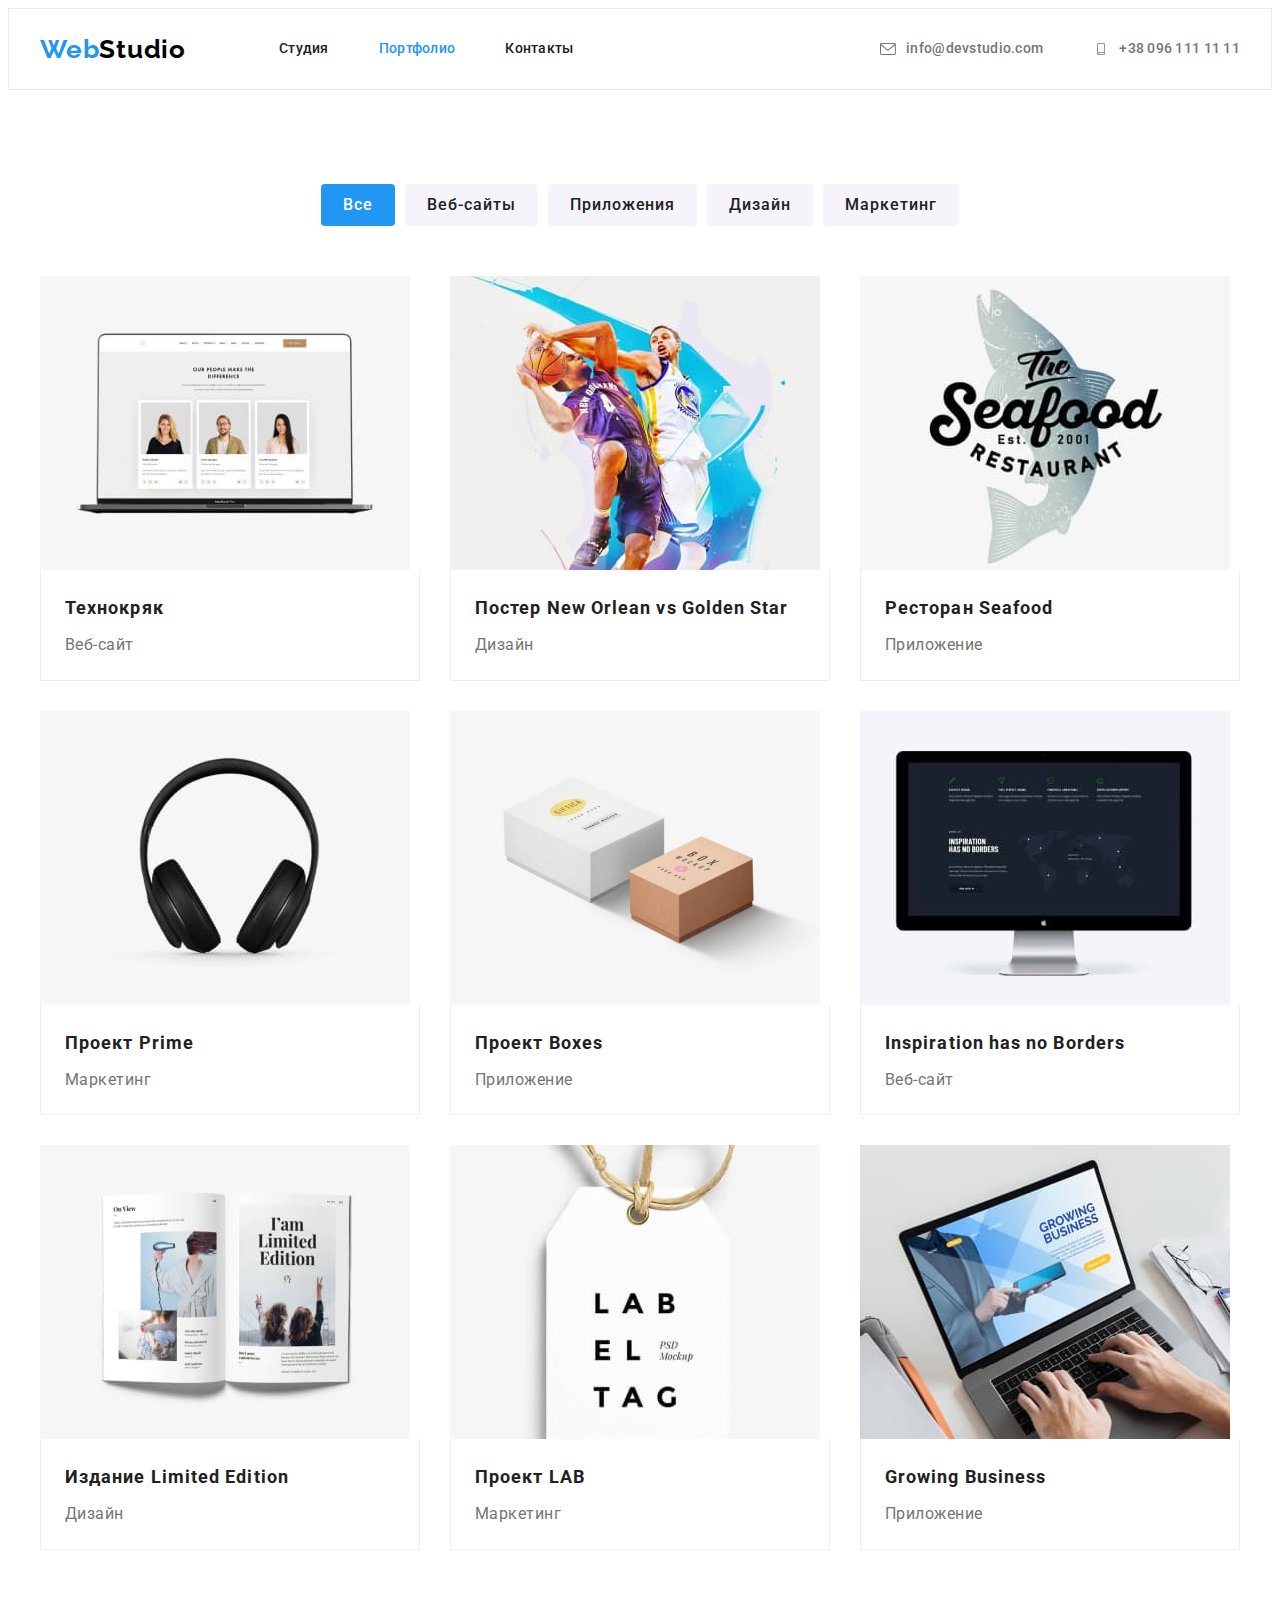
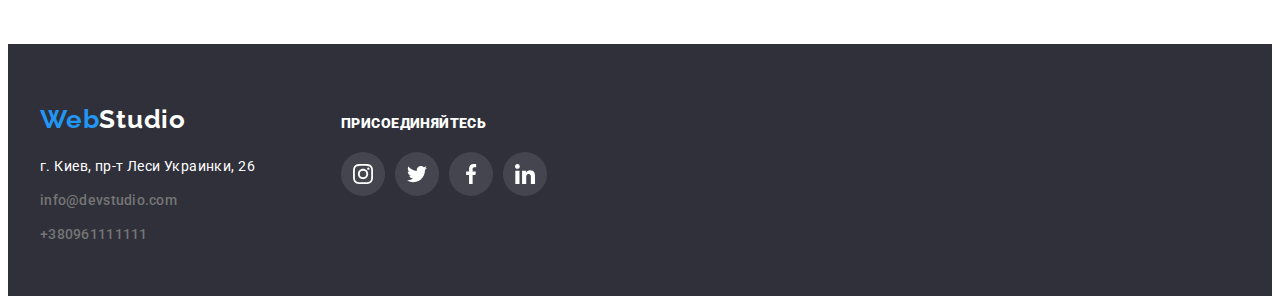
==== portfolio.html @ 286b9ddf "Initial commit" ====
<!DOCTYPE html>
<html lang="ru">

<head>
	<meta charset="UTF-8" />
	<meta http-equiv="X-UA-Compatible" content="IE=edge" />
	<meta name="viewport" content="width=device-width, initial-scale=1.0" />
	<title>Portpholio</title>
	<link rel="preconnect" href="https://fonts.googleapis.com" />
	<link rel="preconnect" href="https://fonts.gstatic.com" crossorigin />
	<link
		href="https://fonts.googleapis.com/css2?family=Raleway:wght@700&family=Roboto:wght@400;500;700;900&display=swap"
		rel="stylesheet" />

	<!-- normaliz styles start -->
	<link rel="stylesheet" href="https://cdnjs.cloudflare.com/ajax/libs/modern-normalize/1.1.0/modern-normalize.min.css"
		integrity="sha512-wpPYUAdjBVSE4KJnH1VR1HeZfpl1ub8YT/NKx4PuQ5NmX2tKuGu6U/JRp5y+Y8XG2tV+wKQpNHVUX03MfMFn9Q=="
		crossorigin="anonymous" referrerpolicy="no-referrer" />
	<!--normaliz styles end  -->
	<link rel="stylesheet" href="./css/styles.css" />
</head>

<body>
	<!-- header -->
	<header class="header">
		<div class="container header-container">
			<nav class="header-nav">
				<a class="logo link" href="./index.html">
					<span class="accent">Web</span>Studio</a>
				<ul class="header-list list">
					<li class="header-item"><a class="header-link link" href="./index.html">Студия</a></li>
					<li class="header-item"><a class="header-link link current" href="./portfolio.html">Портфолио</a>
					</li>
					<li class="item-contact header-item"><a class="header-link link" href="">Контакты</a></li>
				</ul>
			</nav>

			<ul class="contact-list list header-list">
				<li class="contact-item">
					<a class="header-contact link" href="mailto:info@devstudio.com"><svg class="contacts-header-icon"
							width="16" height="12">
							<use href="./images/icons-svg.svg#icon-envelope"></use>
						</svg>
						info@devstudio.com</a>
				</li>
				<li class="contact-item"><a class="header-contact link header-link-icon" href="tel:+380961111111"><svg
							class="contacts-header-icon" width="16" height="12">
							<use href="./images/icons-svg.svg#icon-smartphone"></use>
						</svg>
						+38 096 111 11 11</a>
				</li>
			</ul>
		</div>

	</header>
	<!-- main -->
	<main>

		<!-- section portfolio -->

		<section class="section">
			<div class="container">
				<h1 class="visually-hidden">Portfolio</h1>
				<ul class="list list-button">
					<li class="item-button"><button class="btn-portfolio active" type="button">Все</button></li>
					<li class="item-button"><button class="btn-portfolio" type="button">Веб-сайты</button></li>
					<li class="item-button"><button class="btn-portfolio" type="button">Приложения</button></li>
					<li class="item-button"><button class="btn-portfolio" type="button">Дизайн</button></li>
					<li class="item-button"><button class="btn-portfolio" type="button">Маркетинг</button></li>
				</ul>
				<ul class="list card-set list-portfolio">
					<li class="card-set-item">
						<a class="link card-set-link" href="">
							<img class="" src="./images/portfolio/img-1.jpg" alt="Технокряк" width="370" height="294" />
							<div class="wrapper">
								<h2 class="title-portfolio">Технокряк</h2>
								<p class="text-portfolio">Веб-сайт</p>
							</div>
						</a>
					</li>


					<li class="card-set-item">
						<a class="link card-set-link" href="">
							<img src="./images/portfolio/img-2.jpg" alt="Постер New Orlean vs Golden Star" width="370"
								height="294" />
							<div class="wrapper">
								<h2 class="title-portfolio">Постер New Orlean vs Golden Star</h2>
								<p class="text-portfolio">Дизайн</p>
							</div>
						</a>
					</li>


					<li class="card-set-item">
						<a class="link card-set-link" href="">
							<img src="./images/portfolio/img-3.jpg" alt="Ресторан Seafood" width="370" height="294" />
							<div class="wrapper">
								<h2 class="title-portfolio">Ресторан Seafood</h2>
								<p class="text-portfolio">Приложение</p>
							</div>
						</a>
					</li>


					<li class="card-set-item">
						<a class="link card-set-link" href="">
							<img src="./images/portfolio/img-4.jpg" alt="Проект Prime" width="370" height="294" />
							<div class="wrapper">
								<h2 class="title-portfolio">Проект Prime</h2>
								<p class="text-portfolio">Маркетинг</p>
							</div>
						</a>
					</li>


					<li class="card-set-item">
						<a class="link card-set-link" href="">
							<img src="./images/portfolio/img-5.jpg" alt="Проект Boxes" width="370" height="294" />
							<div class="wrapper">
								<h2 class="title-portfolio">Проект Boxes</h2>
								<p class="text-portfolio">Приложение</p>
							</div>
						</a>
					</li>


					<li class="card-set-item">
						<a class="link card-set-link" href="">
							<img src="./images/portfolio/img-6.jpg" alt="Inspiration has no Borders" width="370"
								height="294" />
							<div class="wrapper">
								<h2 class="title-portfolio">Inspiration has no Borders</h2>
								<p class="text-portfolio">Веб-сайт</p>
							</div>
						</a>
					</li>


					<li class="card-set-item">
						<a class="link card-set-link" href="">
							<img src="./images/portfolio/img-7.jpg" alt="Издание Limited Edition" width="370"
								height="294" />
							<div class="wrapper">
								<h2 class="title-portfolio">Издание Limited Edition</h2>
								<p class="text-portfolio">Дизайн</p>
							</div>
						</a>
					</li>


					<li class="card-set-item">
						<a class="link card-set-link" href="">
							<img src="./images/portfolio/img-8.jpg" alt="Проект LAB" width="370" height="294" />
							<div class="wrapper">
								<h2 class="title-portfolio">Проект LAB</h2>
								<p class="text-portfolio">Маркетинг</p>
							</div>
						</a>
					</li>


					<li class="card-set-item">
						<a class="link card-set-link" href="">
							<img src="./images/portfolio/img-9.jpg" alt="Growing Business" width="370" height="294" />
							<div class="wrapper">
								<h2 class="title-portfolio">Growing Business</h2>
								<p class="text-portfolio">Приложение</p>
							</div>
						</a>
					</li>
				</ul>
			</div>
		</section>
	</main>

	<footer class="footer-section">

		<div class="container footer-container">
			<div class="container-address-footer">
				<a class="logo link logo-footer" href="./index.html">
					<span class="accent">Web</span>Studio</a>
				<!-- адрес -->
				<address class="address">
					<ul class="list">
						<li class="footer-item">
							<a class="address-link link" href="https://goo.gl/maps/Wzsu8VRCmmaW63Lz9" target="_blank"
								rel="noopener noreferrer">
								г. Киев, пр-т Леси Украинки, 26
							</a>
						</li>
						<li class="contact-item footer-item">
							<a class="footer-contact link" href="mailto:info@devstudio.com">info@devstudio.com</a>
						</li>
						<li class="footer-item item-pad"><a class="footer-contact link"
								href="tel:+380961111111">+380961111111</a>
						</li>
					</ul>
				</address>
			</div>

			<div class="container-social-ikon">
				<h2 class="title-footer"><strong>присоединяйтесь</strong></h3>
					<ul class="list list-ikon-footer">
						<li class=" social-media-item"> <a href="" class="link link-ikon-footer"><svg width="20"
									height="20">
									<use href="./images/icons-svg.svg#icon-instagram"></use>
								</svg></a></li>
						<li class=" social-media-item"> <a href="" class="link link-ikon-footer"><svg width="20"
									height="20">
									<use href="./images/icons-svg.svg#icon-twitter"></use>
								</svg></a></li>
						<li class=" social-media-item"> <a href="" class="link link-ikon-footer"><svg width="20"
									height="20">
									<use href="./images/icons-svg.svg#icon-facebook"></use>
								</svg></a></li>
						<li class=" social-media-item"> <a href="" class="link link-ikon-footer"><svg width="20"
									height="20">
									<use href="./images/icons-svg.svg#icon-linkedin"></use>
								</svg></a></li>
					</ul>
			</div>
		</div>

	</footer>
</body>

</html>
---- css/styles.css ----
:root{
    --primary-text-color: #212121;
    --secondary-text-color: #757575;
    --primary-white-color: #FFFFFF;
    --accent-color: #2196F3;

    /* fonts */
    --main-font-famaly: Roboto, sans-serif;
    --second-font-famaly: Raleway, sans-serif;
}


/* reset */

h1,h2,h3,p{
    margin: 0;
}

img{
    display: block;
    max-width: 100%;
    height: auto;
}



body{
font-family: var(--main-font-famaly);
font-size: 14px;
line-height: 1.71;
letter-spacing: 0.03em;
background-color: var(--primary-white-color);

}

.container{
    width: 1200px;
    padding-left: 15px;
    padding-right: 15px;
    margin-left: auto;
    margin-right: auto;
}

.section{
    padding-top: 94px;
    padding-bottom: 94px;
}

/* header */

.logo{
font-family: var(--second-font-famaly);
font-weight: 700;
font-size: 26px;
line-height: 1.19;
letter-spacing: 0.03em;
color: #000000;
margin-right: 93px;
    }


/* comooon styles start */

.header{
border: 1px solid #ECECEC;
}

.link{
text-decoration: none;
}

.list{
    list-style: none;
    margin: 0;
    padding: 0;
}
/* header section */

.header-nav{
        display: flex;
            align-items: center;
            margin-right: auto;
}

   .header-container{
    display: flex;
    align-items: center;
   }
   
   .container-address{
    padding-top: 60px;
    padding-bottom: 60px;
   }

.header-list {
    display: flex;

}

.icon-header{
    margin-right: 10px;
}
    

.header-item:not(:last-child) {
    margin-right: 50px;
}



.contact-item:not(:last-child){
    margin-right: 50px;
}


.header-link,
.header-contact{
    display: flex;
    align-items: baseline;
    font-weight: 500;
    line-height: 1.14;
    letter-spacing: 0.02em;
    color: var(--primary-text-color);
            padding: 32px 0;
        
}

.header-contact{
color: var(--secondary-text-color);
}

.header-link:hover,
.header-link:focus,
.header-contact:hover,
.header-contact:focus,
.accent,
.current {
    color: var(--accent-color);
}

.header-link-ikon {
display: block;
    width: 16px;
    height: 12px;
    fill: #AFB1B8;

}

.header-link-ikon:hover,
.header-link-ikon:focus {
    fill: var(--accent-color)
   
}

.contacts-header-icon {
    fill: currentColor;

}

.contacts-header-icon{
    display: flex;
    margin-right: 10px;
    margin-top: auto;
    margin-bottom: auto;
}
   
  
   
  

/* hero section */

.hero{
background-color: #2F303A;
padding-top: 200px;
padding-bottom: 200px;
}

.hero-title{
font-weight: 900;
    font-size: 44px;
    line-height: 1.36;
    text-align: center;
    letter-spacing: 0.06em;
    text-transform: uppercase;
    color: #FFFFFF;
    margin-bottom: 30px;
    margin-left: auto;
    margin-right: auto;
    width: 696px;
   
}

.btn{
display: block;
font-family: inherit;    
font-weight: 700;
font-size: 16px;
line-height: 1.87;
letter-spacing: 0.06em;
cursor: pointer;
background-color: transparent;
border: none;
color: var(--primary-white-color);
background-color: var(--accent-color);
box-shadow: 0px 4px 4px rgba(0, 0, 0, 0.15);
border-radius: 4px;
padding: 10px 32px;
margin-left: auto;
margin-right: auto;
}
.btn:hover,
.btn:focus {
 background-color: var(--accent-color);
 color: var(--primary-white-color);

}

.overlay {
    max-width: 1600px;
    margin-left: auto;
    margin-right: auto;
    background-repeat: no-repeat;
    background-size: cover;
    background-position: center;
    background-image: linear-gradient(to right,
            rgba(47, 48, 58, 0.4),
            rgba(47, 48, 58, 0.4)),
        url(../images/overlay/Img.jpg)
}

/* icon work start */
.item-icon::before {
    display: inline-block;
    content: "";
    height: 120px;
    width: 270px;
    border-radius: 4px;
    background: #F5F4FA;
    margin-bottom: 30px;
}

.icon-antenna::before {
    background-image: url(../images/logo/antenna.svg);
    background-repeat: no-repeat;
    background-position: center;
}

.icon-clock::before {
    background-image: url(../images/logo/clock.svg);
    background-repeat: no-repeat;
    background-position: center;
}

.icon-diagram::before {
    background-image: url(../images/logo/diagram.svg);
    background-repeat: no-repeat;
    background-position: center;
}

.icon-astronaut::before {
    background-image: url(../images/logo/astronaut.svg);
    background-repeat: no-repeat;
    background-position: center;
}

/* icon work end */

/* section work */

.container-work{
    padding-top: 94px;
    padding-bottom: 94px;
}


.item-work{
width: 270px;
}
       
.list-work{
display: flex;
align-items: center;
justify-content: space-between;
}

.title-list{
        font-size: 14px;
        line-height: 1.14;
        text-transform: uppercase;
        margin-bottom: 10px;
}

.text-work{
line-height: 1.71;
color: var(--secondary-text-color);
}

/* section about */
 
.section-about{
    padding-top: 0px;
}

.list-about{
    display: flex;
    align-items: center;
    justify-content: space-between;
}

.title-section{

        font-size: 36px;
        line-height: 1.16;
        text-align: center;
        margin-bottom: 50px;
        margin-bottom: 50px;
}

/* section team */

.section-team{
    background-color: #F5F4FA;
}

.list-team{
    display: flex;
    align-items: center;
    justify-content: space-between;
}

.item-team{
    box-shadow: 0px 1px 3px rgba(0, 0, 0, 0.12), 0px 1px 1px rgba(0, 0, 0, 0.14), 0px 2px 1px rgba(0, 0, 0, 0.2);
    border-radius: 0px 0px 4px 4px;
    background-color: #FFFFFF;
}

.title-name{
    font-weight: 500;
        font-size: 16px;
        line-height: 1.18;
        text-align: center;
        margin-bottom: 10px;
}



.profession{
        font-size: 16px;
        line-height: 1.18;
        text-align: center;
        margin-bottom: 16px;
        color: var(--secondary-text-color);
}

.box-team{
    padding-top: 30px;
    padding-bottom: 30px;
}

/* ikon team */


.social-media-item:not(:last-child){
    margin-right: 10px;
    
}

.social-media-link{
    display: flex;
    align-items: center;
    justify-content: center;
    width: 44px;
    height: 44px;
    fill: #AFB1B8;
    border-radius: 50%;
    background-color: #FFFFFF;
}

.social-media-link:hover,
.social-media-link:focus {
fill: #FFFFFF;
background-color: #2196F3;
}

.socil-media-icon{
    fill: currentColor;

}

/* our clients */

.title-clients{
    font-weight: 700;
        font-size: 36px;
        line-height: 1.16px;
        text-align: center;
        letter-spacing: 0.03em;
        color: #212121;
        margin-bottom: 50px;
}

.our-clients {
    display: flex;
    justify-content: center;
}

.social-media{
    display: flex;
    justify-content: center;
}

.clients-item:not(:last-child) {
    margin-right: 30px;

}

.clients-link {
    display: flex;
    align-items: center;
    justify-content: center;
    width: 170px;
    height: 92px;
    fill: #AFB1B8;
    border: 1px solid #AFB1B8;
    border-radius: 4px;
}

.clients-link:hover,
.clients-link:focus {
    fill: #2196F3;
    border: 1px solid #2196F3;
}

.clients-icon {
    fill: currentColor;

}


/* footer-section */



.footer-section{
background-color: #2F303A;
padding-top: 60px;
padding-bottom: 60px;
}
   
.footer-container{
    display: flex;
    align-items: baseline;

}

.logo-white{
    color: var(--primary-white-color);
}

.logo-footer{
    display: block;
    margin-right: 0px;
    margin-bottom: 20px;
}

    
.address{
    font-style: normal;
    width: 231px;
        height: 81px;
}


.footer-item:not(:last-child){
margin-bottom: 10px;
margin-left: 0;
}

.item-pad{
    margin-left: 0;
}


.footer-contact {
    font-weight: 500;
    line-height: 1.14;
    letter-spacing: 0.02em;
    color: var(--primary-text-color);
}

.footer-contact {
    color: var(--secondary-text-color);
}

.footer-contact:hover,
.footer-contact:focus,
.accent,
.current {
    color: var(--accent-color);
}

/* footer social ikon */

.title-footer {

    font-weight: 700;
    font-size: 14px;
    line-height: 1.14;
    letter-spacing: 0.03em;
    text-transform: uppercase;
    color: var(--primary-white-color);

    margin-bottom: 20px;
}

.container-address-footer {
    display: inline-block;
}

.container-social-ikon {
    display: inline-block;
    width: 206px;
    margin-left: 70px;

}

.social-media-item:not(:last-child) {
    margin-right: 10px;

}

.list-ikon-footer {
    display: flex;

}

.link-ikon-footer {
    display: flex;
    align-items: center;
    justify-content: center;
    width: 44px;
    height: 44px;
    fill: var(--primary-white-color);
    border-radius: 50%;
    background-color: rgba(255, 255, 255, 0.1);
}

.link-ikon-footer:hover,
.link-ikon-footer:focus {
    fill: #FFFFFF;
    background-color: #2196F3;
}

.socil-media-icon {
    fill: currentColor;

}


/* section portfolio */

.list-button{
    display: flex;
    margin-bottom: 50px;
    justify-content: center   
}

.item-button:not(:last-child){
margin-right: 10px;
}

.card-set{
    display: flex;
    flex-wrap: wrap;
    margin: -15px;
} 
.card-set-item
{
    flex-basis: calc((100% - 30px * 3) / 3);
    margin: 15px;  
}

.card-set-item:hover,
.card-set-item:focus{
box-shadow: 0px 1px 1px rgba(0, 0, 0, 0.12), 0px 4px 4px rgba(0, 0, 0, 0.06), 1px 4px 6px rgba(0, 0, 0, 0.16);
} 


.card-set-link:hover,
.card-set-link:focus{

box-shadow: 0px 1px 1px rgba(0, 0, 0, 0.12), 0px 4px 4px rgba(0, 0, 0, 0.06), 1px 4px 6px rgba(0, 0, 0, 0.16);

}

.wrapper{
    border: 1px solid #EEEEEE;
    border-top: none;
    padding: 20px 24px;
   
}

.btn-portfolio{
    font-family: inherit;
    font-weight: 500;
    font-size: 16px;
    line-height: 1.87;
     padding: 6px 22px;
     border-radius: 4px;
     letter-spacing: 0.06em;
     cursor: pointer;
     background-color: transparent;
     border: none;
     color: var(--primary-text-color);
     background-color: #F5F4FA;
}

.btn-portfolio:hover,
.btn-portfolio:focus{
    background-color: var(--accent-color);
    color: var(--primary-white-color);
    box-shadow: 0px 3px 1px rgba(0, 0, 0, 0.1), 0px 1px 2px rgba(0, 0, 0, 0.08), 0px 2px 2px rgba(0, 0, 0, 0.12);
}

.title-portfolio{
        font-size: 18px;
        line-height: 2;
        letter-spacing: 0.06em;
        margin-bottom: 5px;
    
        color: #212121;
}

.text-portfolio{
        font-size: 16px;
        line-height: 1.8;
        letter-spacing: 0.03em;
        color: var(--secondary-text-color)
}

.address{
font-style: normal;
}

.address-link{
    color: var(--primary-white-color);
}

.footer-address {
    font-size: 14px;
    line-height: 1.7;
    color: var(--primary-white-color);
}

.footer-section .logo{
color: var(--primary-white-color);
}

.footer-section .header-contact{
    font-weight: 400;
    color: rgba(255, 255, 255, 0.6);
}


.btn-portfolio.active{
    background-color: var(--accent-color);
    color: var(--primary-white-color);
}
.visually-hidden {
    position: absolute;
    width: 1px;
    height: 1px;
    margin: -1px;
    border: 0;
    padding: 0;

    white-space: nowrap;
    clip-path: inset(100%);
    clip: rect(0 0 0 0);
    overflow: hidden;
}
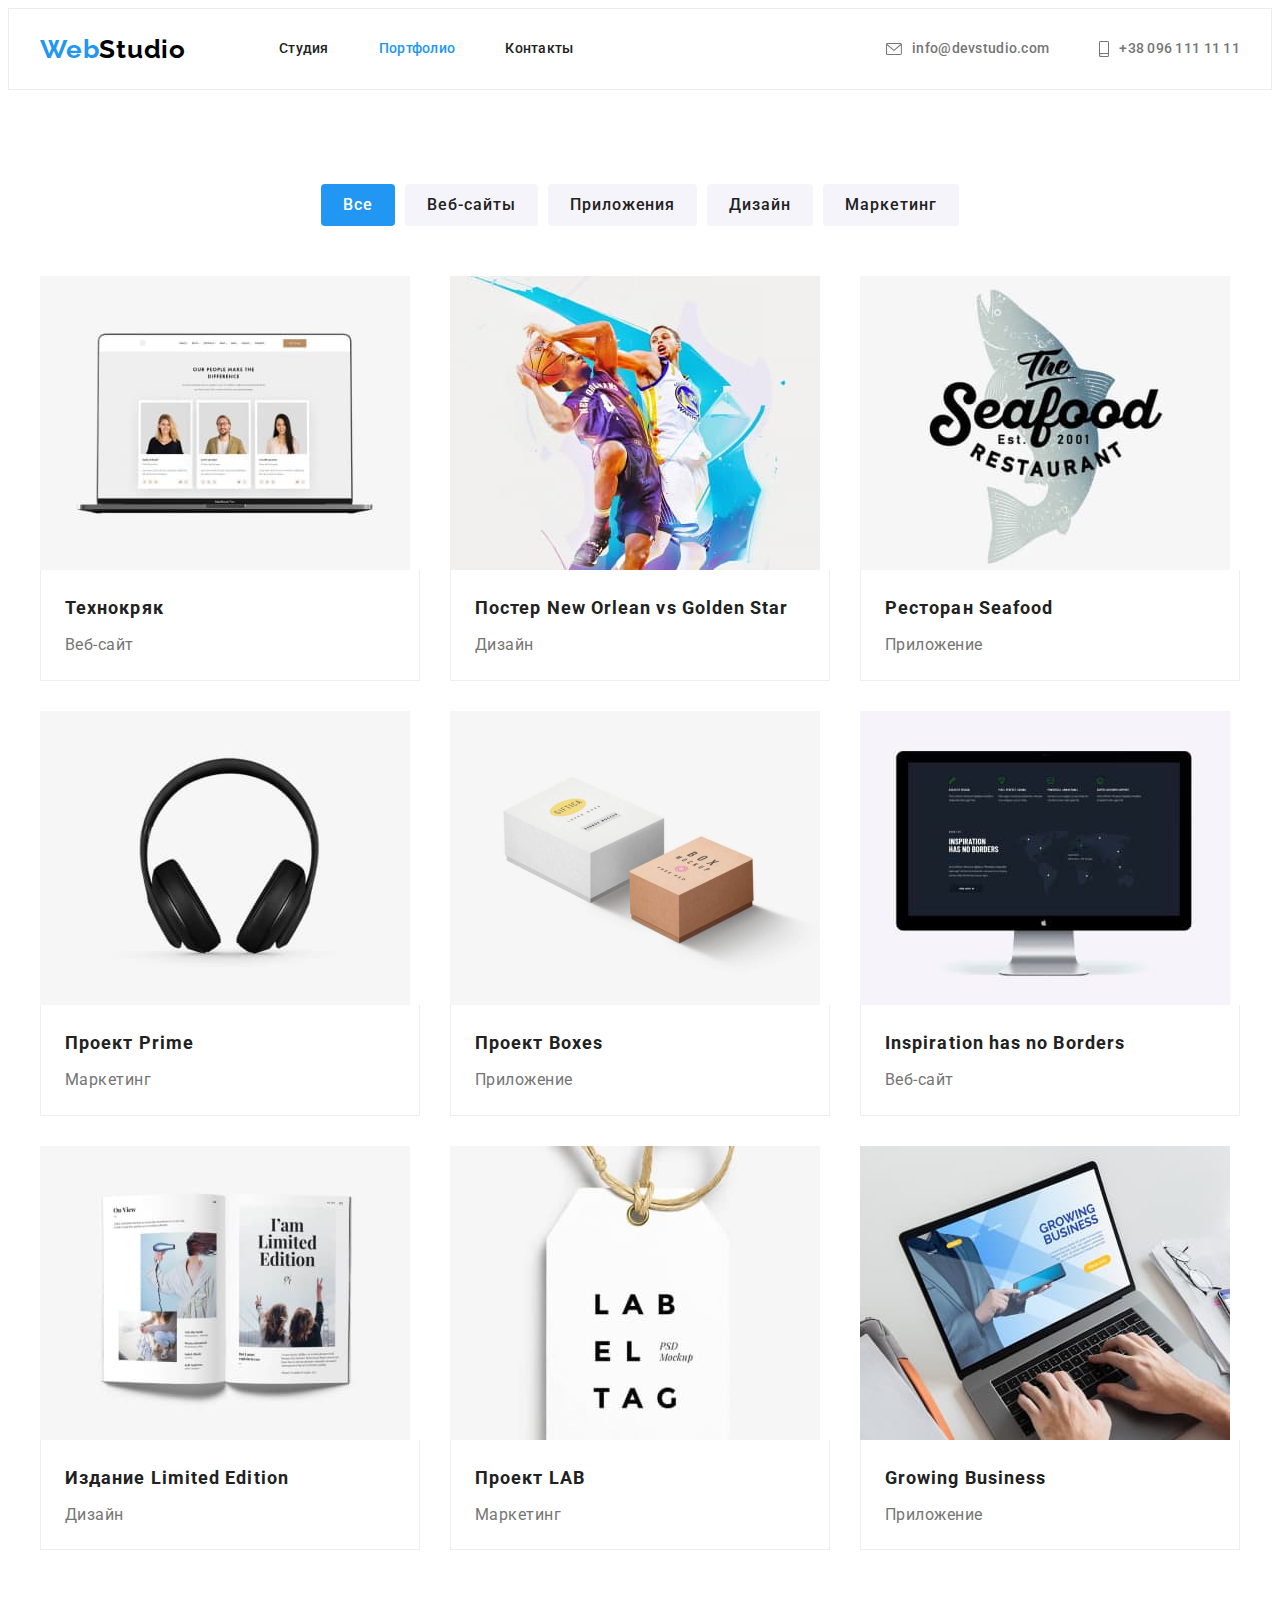
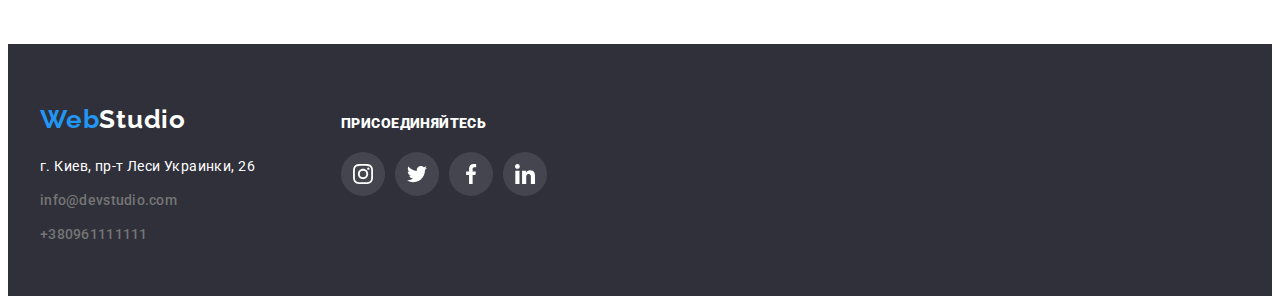
==== commit 90b10d26: "homework-5" ====
--- a/portfolio.html
+++ b/portfolio.html
@@ -35,6 +35,7 @@
 				</ul>
 			</nav>
 
+
 			<ul class="contact-list list header-list">
 				<li class="contact-item">
 					<a class="header-contact link" href="mailto:info@devstudio.com"><svg class="contacts-header-icon"
@@ -44,14 +45,13 @@
 						info@devstudio.com</a>
 				</li>
 				<li class="contact-item"><a class="header-contact link header-link-icon" href="tel:+380961111111"><svg
-							class="contacts-header-icon" width="16" height="12">
+							class="contacts-header-icon" width="10" height="16">
 							<use href="./images/icons-svg.svg#icon-smartphone"></use>
 						</svg>
 						+38 096 111 11 11</a>
 				</li>
 			</ul>
 		</div>
-
 	</header>
 	<!-- main -->
 	<main>
@@ -71,19 +71,39 @@
 				<ul class="list card-set list-portfolio">
 					<li class="card-set-item">
 						<a class="link card-set-link" href="">
-							<img class="" src="./images/portfolio/img-1.jpg" alt="Технокряк" width="370" height="294" />
+							<div class="portfolio-thumb">
+								<img src="./images/portfolio/img-1.jpg" alt="Технокряк" width="370" height="294" />
+								<div class="portfolio-overlay">
+									<p class="portfolio-descr">Ресурс предлагает комплексные предложения с разным
+										уровнем
+										функционала и сервисов. Все это позволит посетителю получить
+										исчерпывающие сведения о компании или частном лице.</p>
+								</div>
+							</div>
+
+
 							<div class="wrapper">
 								<h2 class="title-portfolio">Технокряк</h2>
 								<p class="text-portfolio">Веб-сайт</p>
 							</div>
 						</a>
-					</li>
-
-
-					<li class="card-set-item">
-						<a class="link card-set-link" href="">
-							<img src="./images/portfolio/img-2.jpg" alt="Постер New Orlean vs Golden Star" width="370"
-								height="294" />
+
+					</li>
+
+
+					<li class="card-set-item">
+						<a class="link card-set-link" href="">
+							<div class="portfolio-thumb">
+								<img src="./images/portfolio/img-2.jpg" alt="Постер New Orlean vs Golden Star"
+									width="370" height="294" />
+								<div class="portfolio-overlay">
+									<p class="portfolio-descr">Ресурс предлагает комплексные предложения с разным
+										уровнем
+										функционала и сервисов. Все это позволит посетителю получить
+										исчерпывающие сведения о компании или частном лице.</p>
+								</div>
+							</div>
+
 							<div class="wrapper">
 								<h2 class="title-portfolio">Постер New Orlean vs Golden Star</h2>
 								<p class="text-portfolio">Дизайн</p>
@@ -94,7 +114,17 @@
 
 					<li class="card-set-item">
 						<a class="link card-set-link" href="">
-							<img src="./images/portfolio/img-3.jpg" alt="Ресторан Seafood" width="370" height="294" />
+							<div class="portfolio-thumb">
+								<img src="./images/portfolio/img-3.jpg" alt="Ресторан Seafood" width="370"
+									height="294" />
+								<div class="portfolio-overlay">
+									<p class="portfolio-descr">Ресурс предлагает комплексные предложения с разным
+										уровнем
+										функционала и сервисов. Все это позволит посетителю получить
+										исчерпывающие сведения о компании или частном лице.</p>
+								</div>
+							</div>
+
 							<div class="wrapper">
 								<h2 class="title-portfolio">Ресторан Seafood</h2>
 								<p class="text-portfolio">Приложение</p>
@@ -105,7 +135,16 @@
 
 					<li class="card-set-item">
 						<a class="link card-set-link" href="">
-							<img src="./images/portfolio/img-4.jpg" alt="Проект Prime" width="370" height="294" />
+							<div class="portfolio-thumb">
+								<img src="./images/portfolio/img-4.jpg" alt="Проект Prime" width="370" height="294" />
+								<div class="portfolio-overlay">
+									<p class="portfolio-descr">Ресурс предлагает комплексные предложения с разным
+										уровнем
+										функционала и сервисов. Все это позволит посетителю получить
+										исчерпывающие сведения о компании или частном лице.</p>
+								</div>
+							</div>
+
 							<div class="wrapper">
 								<h2 class="title-portfolio">Проект Prime</h2>
 								<p class="text-portfolio">Маркетинг</p>
@@ -116,7 +155,16 @@
 
 					<li class="card-set-item">
 						<a class="link card-set-link" href="">
-							<img src="./images/portfolio/img-5.jpg" alt="Проект Boxes" width="370" height="294" />
+							<div class="portfolio-thumb">
+								<img src="./images/portfolio/img-5.jpg" alt="Проект Boxes" width="370" height="294" />
+								<div class="portfolio-overlay">
+									<p class="portfolio-descr">Ресурс предлагает комплексные предложения с разным
+										уровнем
+										функционала и сервисов. Все это позволит посетителю получить
+										исчерпывающие сведения о компании или частном лице.</p>
+								</div>
+							</div>
+
 							<div class="wrapper">
 								<h2 class="title-portfolio">Проект Boxes</h2>
 								<p class="text-portfolio">Приложение</p>
@@ -127,8 +175,17 @@
 
 					<li class="card-set-item">
 						<a class="link card-set-link" href="">
-							<img src="./images/portfolio/img-6.jpg" alt="Inspiration has no Borders" width="370"
-								height="294" />
+							<div class="portfolio-thumb">
+								<img src="./images/portfolio/img-6.jpg" alt="Inspiration has no Borders" width="370"
+									height="294" />
+								<div class="portfolio-overlay">
+									<p class="portfolio-descr">Ресурс предлагает комплексные предложения с разным
+										уровнем
+										функционала и сервисов. Все это позволит посетителю получить
+										исчерпывающие сведения о компании или частном лице.</p>
+								</div>
+							</div>
+
 							<div class="wrapper">
 								<h2 class="title-portfolio">Inspiration has no Borders</h2>
 								<p class="text-portfolio">Веб-сайт</p>
@@ -139,8 +196,17 @@
 
 					<li class="card-set-item">
 						<a class="link card-set-link" href="">
-							<img src="./images/portfolio/img-7.jpg" alt="Издание Limited Edition" width="370"
-								height="294" />
+							<div class="portfolio-thumb">
+								<img src="./images/portfolio/img-7.jpg" alt="Издание Limited Edition" width="370"
+									height="294" />
+								<div class="portfolio-overlay">
+									<p class="portfolio-descr">Ресурс предлагает комплексные предложения с разным
+										уровнем
+										функционала и сервисов. Все это позволит посетителю получить
+										исчерпывающие сведения о компании или частном лице.</p>
+								</div>
+							</div>
+
 							<div class="wrapper">
 								<h2 class="title-portfolio">Издание Limited Edition</h2>
 								<p class="text-portfolio">Дизайн</p>
@@ -151,8 +217,18 @@
 
 					<li class="card-set-item">
 						<a class="link card-set-link" href="">
-							<img src="./images/portfolio/img-8.jpg" alt="Проект LAB" width="370" height="294" />
-							<div class="wrapper">
+							<div class="portfolio-thumb">
+								<img src="./images/portfolio/img-8.jpg" alt="Проект LAB" width="370" height="294" />
+								<div class="portfolio-overlay">
+									<p class="portfolio-descr">Ресурс предлагает комплексные предложения с разным
+										уровнем
+										функционала и сервисов. Все это позволит посетителю получить
+										исчерпывающие сведения о компании или частном лице.</p>
+								</div>
+							</div>
+
+							<div class="wrapper">
+
 								<h2 class="title-portfolio">Проект LAB</h2>
 								<p class="text-portfolio">Маркетинг</p>
 							</div>
@@ -162,7 +238,17 @@
 
 					<li class="card-set-item">
 						<a class="link card-set-link" href="">
-							<img src="./images/portfolio/img-9.jpg" alt="Growing Business" width="370" height="294" />
+							<div class="portfolio-thumb">
+								<img src="./images/portfolio/img-9.jpg" alt="Growing Business" width="370"
+									height="294" />
+								<div class="portfolio-overlay">
+									<p class="portfolio-descr">Ресурс предлагает комплексные предложения с разным
+										уровнем
+										функционала и сервисов. Все это позволит посетителю получить
+										исчерпывающие сведения о компании или частном лице.</p>
+								</div>
+							</div>
+
 							<div class="wrapper">
 								<h2 class="title-portfolio">Growing Business</h2>
 								<p class="text-portfolio">Приложение</p>
--- a/css/styles.css
+++ b/css/styles.css
@@ -31,6 +31,10 @@
 letter-spacing: 0.03em;
 background-color: var(--primary-white-color);
 
+}
+
+.no-scroll{
+    overflow: hidden;
 }
 
 .container{
@@ -122,11 +126,20 @@
     letter-spacing: 0.02em;
     color: var(--primary-text-color);
             padding: 32px 0;
+
+ transition-property: background-color, color;
+transition-duration: 250ms;
+transition-timing-function: cubic-bezier(0.4, 0, 0.2, 1);
+            
         
 }
 
 .header-contact{
 color: var(--secondary-text-color);
+
+            transition-property: background-color, color;
+                transition-duration: 250ms;
+                transition-timing-function: cubic-bezier(0.4, 0, 0.2, 1);
 }
 
 .header-link:hover,
@@ -144,12 +157,35 @@
     height: 12px;
     fill: #AFB1B8;
 
+                transition-property: background-color, color;
+                    transition-duration: 250ms;
+                    transition-timing-function: cubic-bezier(0.4, 0, 0.2, 1);
+
 }
 
 .header-link-ikon:hover,
 .header-link-ikon:focus {
     fill: var(--accent-color)
    
+}
+
+.menu-link{
+    position: relative;
+}
+
+
+.menu-link::after {
+    content: "";
+
+    position: absolute;
+    bottom: 0;
+    left: 0;
+    display: inline-block;
+    width: 100%;
+    height: 4px;
+    background-color: var(--accent-color);
+
+
 }
 
 .contacts-header-icon {
@@ -208,10 +244,13 @@
 padding: 10px 32px;
 margin-left: auto;
 margin-right: auto;
+transition-property: background-color, color;
+transition-duration: 250ms;
+transition-timing-function: cubic-bezier(0.4, 0, 0.2, 1);
 }
 .btn:hover,
 .btn:focus {
- background-color: var(--accent-color);
+ background-color:var(--accent-color);
  color: var(--primary-white-color);
 
 }
@@ -230,6 +269,7 @@
 }
 
 /* icon work start */
+
 .item-icon::before {
     display: inline-block;
     content: "";
@@ -317,6 +357,35 @@
         margin-bottom: 50px;
 }
 
+ /* overlay about */
+
+ .about-thumb{
+    position: relative;
+ }
+
+ .about-overlay{
+    position: absolute;
+    z-index: 1;
+    bottom: 0%;
+    left: 0%;
+    width: 100%;
+    padding-top: 27px;
+    padding-bottom: 27px;
+ background-color: rgba(47, 48, 58, 0.8);
+ 
+ }
+
+ .about-descr{
+    font-weight: 700;
+        font-size: 14px;
+        line-height: 1.14px;
+        text-align: center;
+        text-transform: uppercase;
+    
+        color: #FFFFFF;
+ }
+
+
 /* section team */
 
 .section-team{
@@ -375,6 +444,10 @@
     fill: #AFB1B8;
     border-radius: 50%;
     background-color: #FFFFFF;
+
+                transition-property: background-color, color;
+                    transition-duration: 250ms;
+                    transition-timing-function: cubic-bezier(0.4, 0, 0.2, 1);
 }
 
 .social-media-link:hover,
@@ -424,6 +497,10 @@
     fill: #AFB1B8;
     border: 1px solid #AFB1B8;
     border-radius: 4px;
+
+    transition-property: background-color, color;
+        transition-duration: 250ms;
+        transition-timing-function: cubic-bezier(0.4, 0, 0.2, 1);
 }
 
 .clients-link:hover,
@@ -487,10 +564,18 @@
     line-height: 1.14;
     letter-spacing: 0.02em;
     color: var(--primary-text-color);
+
+    transition-property: background-color, color;
+        transition-duration: 250ms;
+        transition-timing-function: cubic-bezier(0.4, 0, 0.2, 1);
 }
 
 .footer-contact {
     color: var(--secondary-text-color);
+
+    transition-property: background-color, color;
+        transition-duration: 250ms;
+        transition-timing-function: cubic-bezier(0.4, 0, 0.2, 1);
 }
 
 .footer-contact:hover,
@@ -544,6 +629,10 @@
     fill: var(--primary-white-color);
     border-radius: 50%;
     background-color: rgba(255, 255, 255, 0.1);
+
+    transition-property: background-color, color;
+        transition-duration: 250ms;
+        transition-timing-function: cubic-bezier(0.4, 0, 0.2, 1);
 }
 
 .link-ikon-footer:hover,
@@ -572,27 +661,29 @@
 
 .card-set{
     display: flex;
-    flex-wrap: wrap;
-    margin: -15px;
-} 
+        flex-wrap: wrap;
+        margin: -15px;
+    }
+
 .card-set-item
 {
+
     flex-basis: calc((100% - 30px * 3) / 3);
-    margin: 15px;  
-}
+    margin: 15px;
+    
+    transition-property: background-color, color;
+        transition-duration: 250ms;
+        transition-timing-function: cubic-bezier(0.4, 0, 0.2, 1);
+}
+
 
 .card-set-item:hover,
-.card-set-item:focus{
+.card-set-item:focus
+
+{
 box-shadow: 0px 1px 1px rgba(0, 0, 0, 0.12), 0px 4px 4px rgba(0, 0, 0, 0.06), 1px 4px 6px rgba(0, 0, 0, 0.16);
-} 
-
-
-.card-set-link:hover,
-.card-set-link:focus{
-
-box-shadow: 0px 1px 1px rgba(0, 0, 0, 0.12), 0px 4px 4px rgba(0, 0, 0, 0.06), 1px 4px 6px rgba(0, 0, 0, 0.16);
-
-}
+}  
+
 
 .wrapper{
     border: 1px solid #EEEEEE;
@@ -600,6 +691,48 @@
     padding: 20px 24px;
    
 }
+
+/* overlay portfolio start */
+
+
+.portfolio-thumb{
+position: relative;
+overflow: hidden;
+}
+
+.portfolio-overlay{
+position: absolute;
+top: 0;
+left: 0;
+transform: translateY(100%);
+transition-property: background-color, transform;
+transition-duration: 250ms;
+transition-timing-function: cubic-bezier(0.4, 0, 0.2, 1);
+display: flex;
+align-items: center;
+justify-content: center;
+
+    padding: 63px 24px;
+backdrop-filter: blur(2px);
+background-color: rgba(33, 150, 243, 0.9);
+
+
+}
+
+.card-set-item:hover .portfolio-overlay{
+    transform: translateY(0%);
+}
+
+.portfolio-descr{
+    font-size: 18px;
+    line-height: 1.56;
+    letter-spacing: 0.03em;
+    
+     color: #FFFFFF;
+    
+}
+
+/* overlay portfolio end */
 
 .btn-portfolio{
     font-family: inherit;
@@ -614,6 +747,10 @@
      border: none;
      color: var(--primary-text-color);
      background-color: #F5F4FA;
+
+    transition-property: background-color, color;
+    transition-duration: 250ms;
+    transition-timing-function: cubic-bezier(0.4, 0, 0.2, 1);
 }
 
 .btn-portfolio:hover,
@@ -681,5 +818,61 @@
     overflow: hidden;
 }
 
-
-
+/* modal start */
+
+.backdrop{
+    position: fixed;
+    top: 0;
+    left: 0;
+    width: 100%;
+    height: 100%;
+    background-color: rgba(0, 0, 0, 0.2);
+
+    opacity: 1;
+    visibility: visible;
+    pointer-events: initial;
+ 
+    transition: opacity 250ms linear, transform  ease-in-out;
+    transition: visibility 250ms linear, transform  ease-in-out;
+
+}
+
+.backdrop.is-hidden{
+opacity: 0;
+pointer-events: none;
+}
+
+.modal{
+    width: 528px; 
+    height: 581px;
+    background-color: #FFFFFF;
+    box-shadow: 0px 1px 3px rgba(0, 0, 0, 0.12), 0px 1px 1px rgba(0, 0, 0, 0.14), 0px 2px 1px rgba(0, 0, 0, 0.2);
+        border-radius: 4px; 
+        position: absolute;
+        z-index: 100;
+        top: 50%;
+        left: 50%;
+        transform: translate(-50%,-50%);
+}
+
+.modal-close-btn{
+    position: absolute;
+    top: 0;
+    right: 0;
+    width: 30px;
+    height: 30px;
+    padding: 0px;
+
+    display: flex;
+    align-items: center;
+    justify-content: center;
+
+    border-color: rgba(0, 0, 0, 0.1);
+    border-radius: 50%; 
+    background-color: #FFFFFF;
+    cursor: pointer;
+   
+}
+
+/* modal end */
+
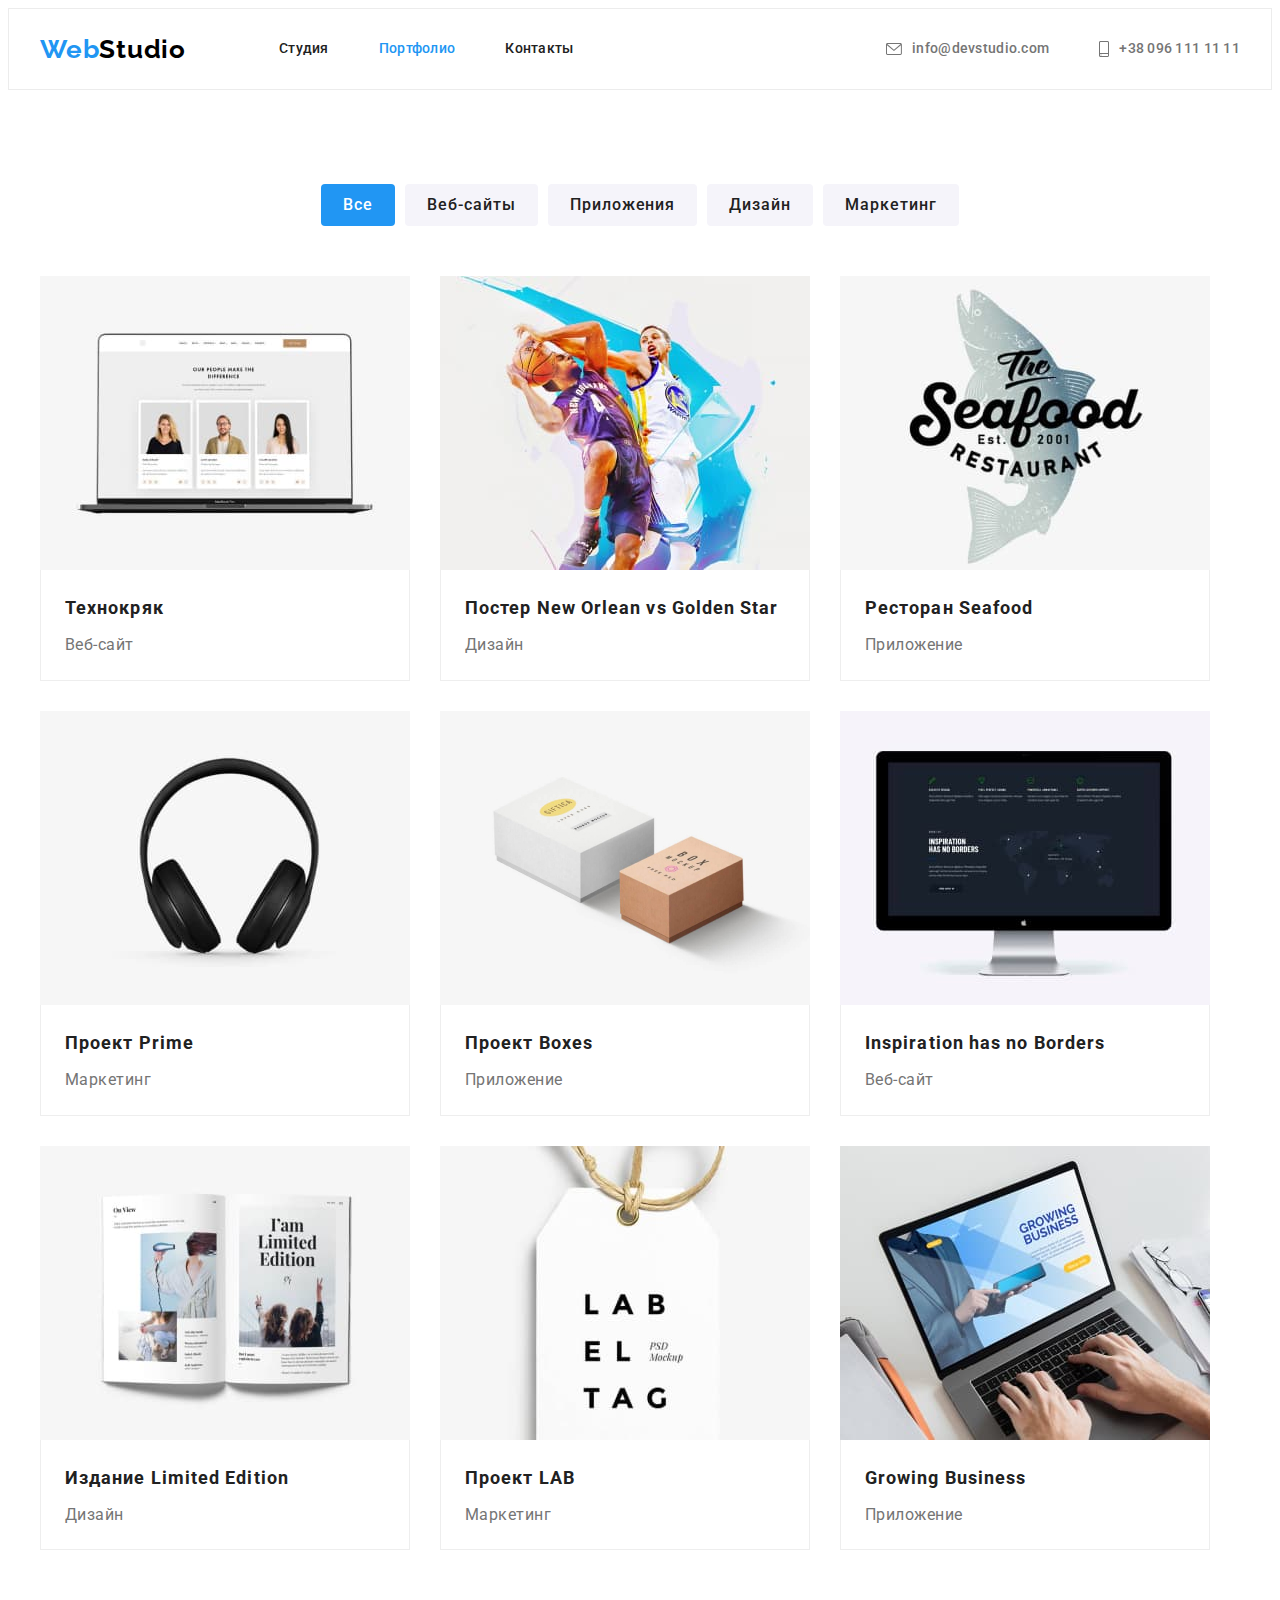
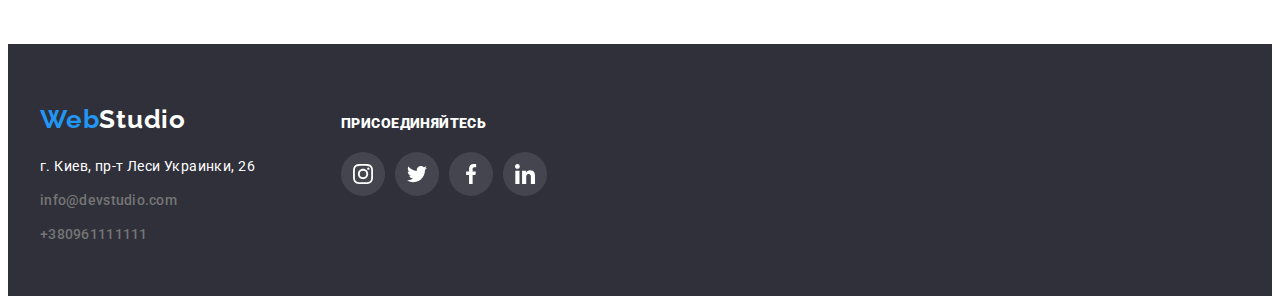
==== commit 0639df53: "correction-homework-5" ====
--- a/portfolio.html
+++ b/portfolio.html
@@ -69,7 +69,7 @@
 					<li class="item-button"><button class="btn-portfolio" type="button">Маркетинг</button></li>
 				</ul>
 				<ul class="list card-set list-portfolio">
-					<li class="card-set-item">
+					<li>
 						<a class="link card-set-link" href="">
 							<div class="portfolio-thumb">
 								<img src="./images/portfolio/img-1.jpg" alt="Технокряк" width="370" height="294" />
@@ -91,7 +91,7 @@
 					</li>
 
 
-					<li class="card-set-item">
+					<li>
 						<a class="link card-set-link" href="">
 							<div class="portfolio-thumb">
 								<img src="./images/portfolio/img-2.jpg" alt="Постер New Orlean vs Golden Star"
@@ -112,7 +112,7 @@
 					</li>
 
 
-					<li class="card-set-item">
+					<li>
 						<a class="link card-set-link" href="">
 							<div class="portfolio-thumb">
 								<img src="./images/portfolio/img-3.jpg" alt="Ресторан Seafood" width="370"
@@ -133,7 +133,7 @@
 					</li>
 
 
-					<li class="card-set-item">
+					<li>
 						<a class="link card-set-link" href="">
 							<div class="portfolio-thumb">
 								<img src="./images/portfolio/img-4.jpg" alt="Проект Prime" width="370" height="294" />
@@ -153,7 +153,7 @@
 					</li>
 
 
-					<li class="card-set-item">
+					<li>
 						<a class="link card-set-link" href="">
 							<div class="portfolio-thumb">
 								<img src="./images/portfolio/img-5.jpg" alt="Проект Boxes" width="370" height="294" />
@@ -173,7 +173,7 @@
 					</li>
 
 
-					<li class="card-set-item">
+					<li>
 						<a class="link card-set-link" href="">
 							<div class="portfolio-thumb">
 								<img src="./images/portfolio/img-6.jpg" alt="Inspiration has no Borders" width="370"
@@ -194,7 +194,7 @@
 					</li>
 
 
-					<li class="card-set-item">
+					<li>
 						<a class="link card-set-link" href="">
 							<div class="portfolio-thumb">
 								<img src="./images/portfolio/img-7.jpg" alt="Издание Limited Edition" width="370"
@@ -215,7 +215,7 @@
 					</li>
 
 
-					<li class="card-set-item">
+					<li>
 						<a class="link card-set-link" href="">
 							<div class="portfolio-thumb">
 								<img src="./images/portfolio/img-8.jpg" alt="Проект LAB" width="370" height="294" />
@@ -236,7 +236,7 @@
 					</li>
 
 
-					<li class="card-set-item">
+					<li>
 						<a class="link card-set-link" href="">
 							<div class="portfolio-thumb">
 								<img src="./images/portfolio/img-9.jpg" alt="Growing Business" width="370"
--- a/css/styles.css
+++ b/css/styles.css
@@ -127,7 +127,7 @@
     color: var(--primary-text-color);
             padding: 32px 0;
 
- transition-property: background-color, color;
+ transition-property: color;
 transition-duration: 250ms;
 transition-timing-function: cubic-bezier(0.4, 0, 0.2, 1);
             
@@ -137,7 +137,7 @@
 .header-contact{
 color: var(--secondary-text-color);
 
-            transition-property: background-color, color;
+            transition-property: color;
                 transition-duration: 250ms;
                 transition-timing-function: cubic-bezier(0.4, 0, 0.2, 1);
 }
@@ -157,7 +157,7 @@
     height: 12px;
     fill: #AFB1B8;
 
-                transition-property: background-color, color;
+                transition-property: color;
                     transition-duration: 250ms;
                     transition-timing-function: cubic-bezier(0.4, 0, 0.2, 1);
 
@@ -357,25 +357,29 @@
         margin-bottom: 50px;
 }
 
- /* overlay about */
-
- .about-thumb{
-    position: relative;
+ /* wrapper about */
+
+ .img-wrapper{
+position: relative;
  }
 
- .about-overlay{
-    position: absolute;
-    z-index: 1;
-    bottom: 0%;
-    left: 0%;
-    width: 100%;
-    padding-top: 27px;
-    padding-bottom: 27px;
- background-color: rgba(47, 48, 58, 0.8);
+
+ .about-img{
+    display: block;
+
  
  }
 
  .about-descr{
+position: absolute;
+    bottom: 0%;
+        left: 0%;
+        width: 100%;
+        padding-top: 27px;
+        padding-bottom: 27px;
+        background-color: rgba(47, 48, 58, 0.8);
+
+
     font-weight: 700;
         font-size: 14px;
         line-height: 1.14px;
@@ -445,7 +449,7 @@
     border-radius: 50%;
     background-color: #FFFFFF;
 
-                transition-property: background-color, color;
+                transition-property: background-color, fill;
                     transition-duration: 250ms;
                     transition-timing-function: cubic-bezier(0.4, 0, 0.2, 1);
 }
@@ -498,7 +502,7 @@
     border: 1px solid #AFB1B8;
     border-radius: 4px;
 
-    transition-property: background-color, color;
+    transition-property: background-color, fill;
         transition-duration: 250ms;
         transition-timing-function: cubic-bezier(0.4, 0, 0.2, 1);
 }
@@ -565,15 +569,15 @@
     letter-spacing: 0.02em;
     color: var(--primary-text-color);
 
-    transition-property: background-color, color;
-        transition-duration: 250ms;
+    transition-property: color;
+        transition-duration: 2500ms;
         transition-timing-function: cubic-bezier(0.4, 0, 0.2, 1);
 }
 
 .footer-contact {
     color: var(--secondary-text-color);
 
-    transition-property: background-color, color;
+    transition-property: color;
         transition-duration: 250ms;
         transition-timing-function: cubic-bezier(0.4, 0, 0.2, 1);
 }
@@ -630,7 +634,7 @@
     border-radius: 50%;
     background-color: rgba(255, 255, 255, 0.1);
 
-    transition-property: background-color, color;
+    transition-property: background-color;
         transition-duration: 250ms;
         transition-timing-function: cubic-bezier(0.4, 0, 0.2, 1);
 }
@@ -665,20 +669,20 @@
         margin: -15px;
     }
 
-.card-set-item
+.card-set-link
 {
-
+display: block;
     flex-basis: calc((100% - 30px * 3) / 3);
     margin: 15px;
     
-    transition-property: background-color, color;
-        transition-duration: 250ms;
-        transition-timing-function: cubic-bezier(0.4, 0, 0.2, 1);
-}
-
-
-.card-set-item:hover,
-.card-set-item:focus
+    transition-property: background-color, color, box-shadow;
+    transition-duration: 250ms;
+    transition-timing-function: cubic-bezier(0.4, 0, 0.2, 1);
+}
+
+
+.card-set-link:hover,
+.card-set-link:focus
 
 {
 box-shadow: 0px 1px 1px rgba(0, 0, 0, 0.12), 0px 4px 4px rgba(0, 0, 0, 0.06), 1px 4px 6px rgba(0, 0, 0, 0.16);
@@ -705,7 +709,7 @@
 top: 0;
 left: 0;
 transform: translateY(100%);
-transition-property: background-color, transform;
+transition-property: transform;
 transition-duration: 250ms;
 transition-timing-function: cubic-bezier(0.4, 0, 0.2, 1);
 display: flex;
@@ -719,7 +723,7 @@
 
 }
 
-.card-set-item:hover .portfolio-overlay{
+.card-set-link:hover .portfolio-overlay{
     transform: translateY(0%);
 }
 
@@ -748,7 +752,7 @@
      color: var(--primary-text-color);
      background-color: #F5F4FA;
 
-    transition-property: background-color, color;
+    transition-property: background-color, color, box-shadow;
     transition-duration: 250ms;
     transition-timing-function: cubic-bezier(0.4, 0, 0.2, 1);
 }
@@ -827,18 +831,16 @@
     width: 100%;
     height: 100%;
     background-color: rgba(0, 0, 0, 0.2);
-
+    visibility: visible;
     opacity: 1;
-    visibility: visible;
-    pointer-events: initial;
- 
-    transition: opacity 250ms linear, transform  ease-in-out;
-    transition: visibility 250ms linear, transform  ease-in-out;
-
+    transition: visibility 800ms cubic-bezier(0.075, 0.82, 0.165, 1);
+    transition: opacity 800ms cubic-bezier(0.075, 0.82, 0.165, 1);
+    
 }
 
 .backdrop.is-hidden{
 opacity: 0;
+visibility: hidden;
 pointer-events: none;
 }
 
@@ -857,8 +859,8 @@
 
 .modal-close-btn{
     position: absolute;
-    top: 0;
-    right: 0;
+    top: 8px;
+    right: 8px; 
     width: 30px;
     height: 30px;
     padding: 0px;
